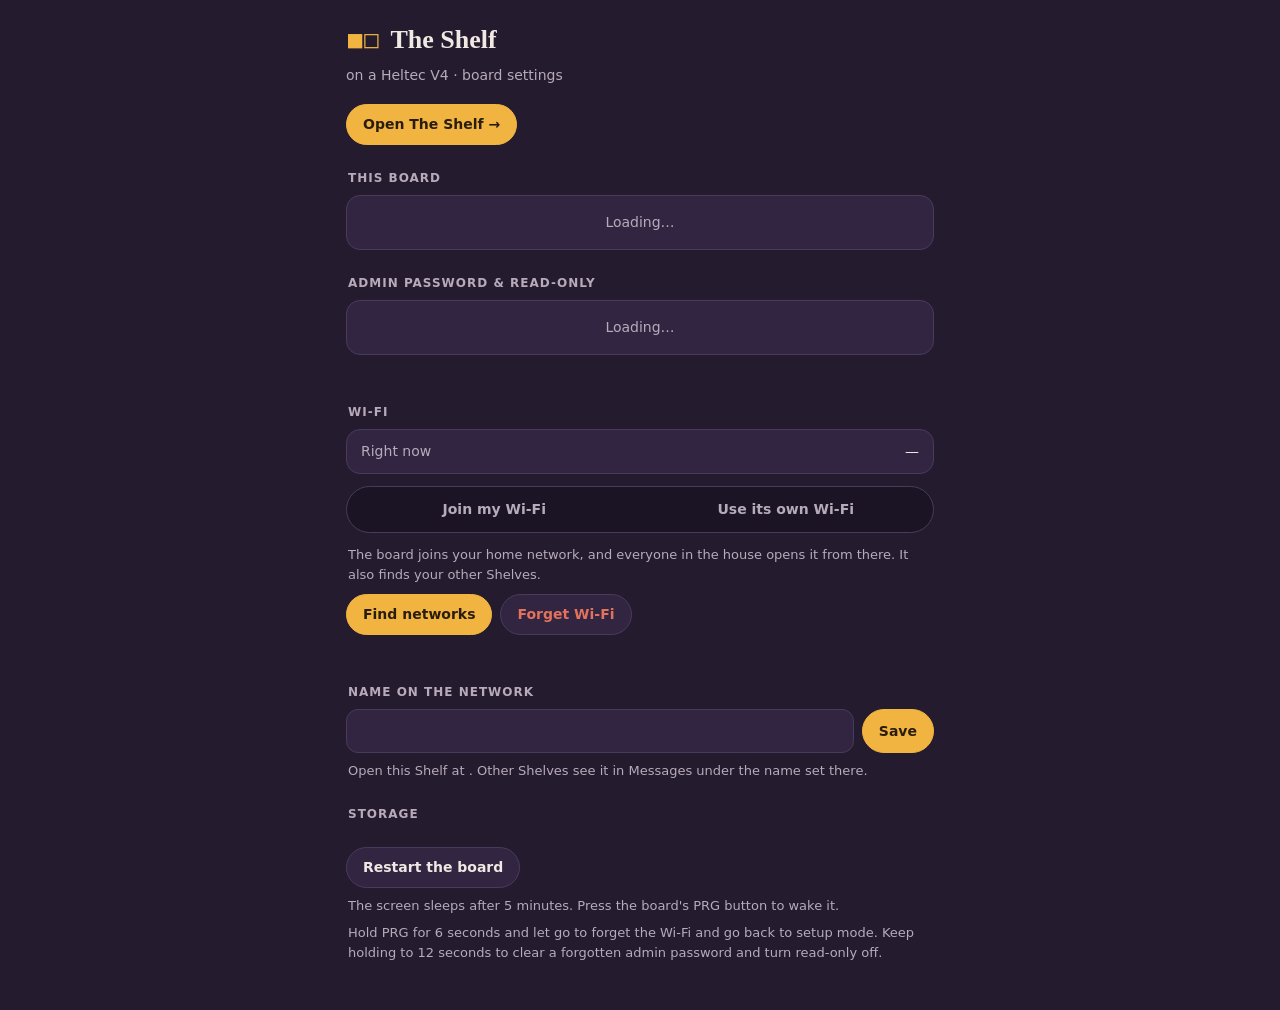
==== board-ui/board/index.html @ abe45931 "1.6.5: steadier microSD writes; big docs save fast and don't freeze the board - Turn on the ESP32's " ====
<!doctype html>
<html lang="en">
<head>
<meta charset="utf-8">
<meta name="viewport" content="width=device-width,initial-scale=1,viewport-fit=cover">
<title>The Shelf · Heltec V4</title>
<style>
:root{--ink:#241B2F;--ink-deep:#1B1424;--surface:#322542;--surface-hover:#3D2D53;--text:#F0E9E3;--muted:#B7ABBA;--accent:#F2B441;--accent-ink:#2A1D0E;--mint:#6FCF97;--coral:#E2725B;--divider:#4A3B5C;
  --serif:Georgia,'Iowan Old Style',Charter,serif;--sans:-apple-system,BlinkMacSystemFont,'Segoe UI',system-ui,sans-serif}
*{box-sizing:border-box}
body{margin:0;background:var(--ink);color:var(--text);font-family:var(--sans);line-height:1.5}
.wrap{max-width:620px;margin:0 auto;padding:calc(20px + env(safe-area-inset-top)) 16px 48px}
.brand{display:flex;align-items:center;gap:12px;margin-bottom:6px}
.mark{font-size:22px;color:var(--accent);letter-spacing:-2px}
h1{font-family:var(--serif);font-weight:600;font-size:26px;margin:0}
.sub{color:var(--muted);margin:0 0 18px;font-size:14px}
.banner{background:var(--accent);color:var(--accent-ink);border-radius:14px;padding:12px 14px;font-weight:600;margin-bottom:16px;display:none}
h2{font-size:12px;text-transform:uppercase;letter-spacing:1px;color:var(--muted);margin:24px 2px 8px;font-weight:700}
.card{background:var(--surface);border:1px solid var(--divider);border-radius:14px;overflow:hidden}
.kv{display:flex;justify-content:space-between;gap:12px;padding:11px 14px;font-size:14px}
.kv+.kv{border-top:1px solid var(--divider)}
.kv span:first-child{color:var(--muted)}
.kv span:last-child{text-align:right;word-break:break-all}
.btns{display:flex;gap:8px;flex-wrap:wrap;margin-top:10px}
button,.btn{font:inherit;font-weight:600;font-size:14px;border-radius:999px;padding:9px 16px;border:1px solid var(--divider);background:var(--surface);color:var(--text);cursor:pointer;text-decoration:none;display:inline-block}
button.pri,.btn.pri{background:var(--accent);border-color:var(--accent);color:var(--accent-ink)}
button.bad{color:var(--coral)}
.net{display:flex;justify-content:space-between;width:100%;border:0;border-radius:0;background:none;padding:11px 14px;text-align:left;font-weight:400}
.net+.net{border-top:1px solid var(--divider)}
.net:hover{background:var(--surface-hover)}
.net span:last-child{color:var(--muted);font-size:13px}
.field{display:flex;gap:8px}
.field input{flex:1;font:inherit;color:var(--text);background:var(--surface);border:1px solid var(--divider);border-radius:12px;padding:9px 12px}
.tip{color:var(--muted);font-size:13px;margin:8px 2px 0}
.msg{color:var(--mint);font-size:14px;margin-top:10px;min-height:1em}
.empty{color:var(--muted);padding:16px;text-align:center;font-size:14px}
.seg{display:flex;background:var(--ink-deep);border:1px solid var(--divider);border-radius:999px;padding:3px;gap:3px}
.seg button{flex:1;border:0;border-radius:999px;background:none;color:var(--muted);padding:9px 10px}
.seg button.on{background:var(--surface-hover);color:var(--text)}
.panel{margin-top:12px}
.stack{display:flex;flex-direction:column;gap:8px}
.stack input{font:inherit;color:var(--text);background:var(--surface);border:1px solid var(--divider);border-radius:12px;padding:9px 12px}
label.l{font-size:13px;color:var(--muted)}
.lockbar{display:none;background:var(--surface);border:1px solid var(--accent);border-radius:14px;padding:12px 14px;margin-bottom:16px}
.lockbar b{color:var(--accent)}
.err{color:var(--coral)}
</style>
</head>
<body>
<div class="wrap">
  <div class="brand"><span class="mark">&#9724;&#9723;</span><h1>The Shelf</h1></div>
  <p class="sub">on a Heltec V4 &middot; board settings</p>
  <div class="banner" id="setupBanner">Setup mode: pick your home Wi-Fi below so everyone in the house can use this Shelf.</div>

  <div class="lockbar" id="lockbar"><b>&#128274; Read-only</b> &middot; enter the admin password to change this board's settings.
    <div class="field" style="margin-top:10px"><input id="unlockPw" type="password" placeholder="Admin password" autocomplete="current-password"><button class="pri" onclick="unlock()">Unlock</button></div>
    <div class="msg" id="unlockMsg"></div></div>

  <a class="btn pri" href="/" id="openShelf">Open The Shelf &rarr;</a>

  <h2>This board</h2>
  <div class="card" id="info"><div class="empty">Loading&hellip;</div></div>

  <h2>Admin password &amp; read-only</h2>
  <div class="card" id="adm"><div class="empty">Loading&hellip;</div></div>
  <div id="admSet" class="panel" style="display:none">
    <p class="tip">Set an admin password to use read-only mode, and to manage this board from another Shelf board over 900MHz Coms. Use the same one on all your boards if you like.</p>
    <div class="stack" style="margin-top:8px">
      <input id="newPw" type="password" placeholder="Admin password (6+ characters)" autocomplete="new-password">
      <input id="newPw2" type="password" placeholder="Type it again" autocomplete="new-password">
    </div>
    <div class="btns"><button class="pri" onclick="setPw()">Set admin password</button></div>
  </div>
  <div id="admOn" class="panel" style="display:none">
    <div class="seg"><button id="roOn" onclick="setRO(true)">Read-only</button><button id="roOff" onclick="setRO(false)">Anyone can make changes</button></div>
    <p class="tip">Read-only: everyone on the Wi-Fi can look, play music and videos, and chat, but nothing can be uploaded, changed or deleted until someone unlocks write mode with the admin password (the switch in The Shelf's sidebar). Unlocking lasts 8 hours in that browser.</p>
    <details style="margin-top:10px"><summary class="tip" style="cursor:pointer;display:inline">Change or remove the admin password</summary>
      <div class="stack" style="margin-top:8px">
        <input id="curPw" type="password" placeholder="Current admin password" autocomplete="current-password">
        <input id="chgPw" type="password" placeholder="New admin password (6+ characters)" autocomplete="new-password">
      </div>
      <div class="btns"><button class="pri" onclick="chgPw()">Change it</button><button class="bad" onclick="rmPw()">Remove the admin password</button></div>
    </details>
  </div>
  <div class="msg" id="aMsg"></div>

  <h2>Wi-Fi</h2>
  <div class="card"><div class="kv"><span>Right now</span><span id="wNow">&mdash;</span></div></div>
  <div class="seg" style="margin-top:12px">
    <button id="tabHome" onclick="showTab('home')">Join my Wi-Fi</button>
    <button id="tabOwn" onclick="showTab('own')">Use its own Wi-Fi</button>
  </div>

  <div class="panel" id="pHome">
    <p class="tip">The board joins your home network, and everyone in the house opens it from there. It also finds your other Shelves.</p>
    <div class="btns"><button class="pri" onclick="scan()">Find networks</button><button id="backHome" onclick="useHome()" style="display:none">Switch back to <span id="homeName"></span></button><button class="bad" onclick="forget()">Forget Wi-Fi</button></div>
    <div class="card" id="nets" style="display:none;margin-top:10px"></div>
  </div>

  <div class="panel" id="pOwn" style="display:none">
    <p class="tip">The board makes its own Wi-Fi network, so The Shelf works anywhere: in the car, at camp, or where there's no Wi-Fi. Join it, then open <b>http://192.168.4.1</b>. Your phone will say <b>"No Internet Connection"</b>: that's on purpose. It stays joined for The Shelf and keeps using cellular data for texts, iMessage and everything else.</p>
    <div style="height:6px"></div>
    <div class="stack">
      <label class="l" for="apSsid">Network name</label>
      <input id="apSsid" maxlength="32" autocapitalize="off" autocorrect="off" spellcheck="false">
      <label class="l" for="apPass">Password (8+ characters, or blank for an open network)</label>
      <input id="apPass" maxlength="63" autocapitalize="off" autocorrect="off" spellcheck="false" placeholder="leave blank for an open network">
    </div>
    <div class="btns"><button class="pri" onclick="useOwn()">Use its own Wi-Fi</button></div>
  </div>
  <div class="msg" id="wMsg"></div>

  <h2>Name on the network</h2>
  <div class="field"><input id="host" autocapitalize="off" autocorrect="off" spellcheck="false"><button class="pri" onclick="saveHost()">Save</button></div>
  <p class="tip">Open this Shelf at <b id="hostShow"></b>. Other Shelves see it in Messages under the name set there.</p>

  <h2>Storage</h2>
  <p class="tip" id="storeTip"></p>

  <div class="btns" style="margin-top:24px"><button onclick="reboot()">Restart the board</button></div>
  <p class="tip">The screen sleeps after 5 minutes. Press the board's PRG button to wake it.</p>
  <p class="tip">Hold PRG for 6 seconds and let go to forget the Wi-Fi and go back to setup mode. Keep holding to 12 seconds to clear a forgotten admin password and turn read-only off.</p>
</div>
<script>
const $=s=>document.querySelector(s);
const esc=s=>String(s).replace(/[&<>"']/g,c=>({'&':'&amp;','<':'&lt;','>':'&gt;','"':'&quot;',"'":'&#39;'}[c]));
const fmt=b=>b>=1e9?(b/1e9).toFixed(1)+' GB':b>=1e6?(b/1e6).toFixed(1)+' MB':Math.round(b/1e3)+' KB';
let I={},tabPicked=false,pwFilled=false;
function showTab(t){tabPicked=true;$('#pHome').style.display=t==='home'?'block':'none';$('#pOwn').style.display=t==='own'?'block':'none';
  $('#tabHome').classList.toggle('on',t==='home');$('#tabOwn').classList.toggle('on',t==='own')}
async function useOwn(){const ssid=$('#apSsid').value.trim(),pass=$('#apPass').value;
  if(pass&&pass.length<8){$('#wMsg').textContent='The password needs at least 8 characters, or leave it blank.';return}
  if(!pass&&!confirm('No password means anyone nearby can join and see The Shelf. Use an open network?'))return;
  try{await post('/api/board/hotspot',{ssid,pass});$('#wMsg').innerHTML=`Switching to its own Wi-Fi… Join <b>${esc(ssid)}</b>${pass?' with your password':''}, then open <b>http://192.168.4.1</b>.`}catch(e){$('#wMsg').textContent=e.message}}
async function useHome(){try{await post('/api/board/home');$('#wMsg').textContent='Switching back to '+I.homeSsid+'… Rejoin it on your phone, then open http://'+I.host+'.local.'}catch(e){$('#wMsg').textContent=e.message}}
let A={};
async function loadAdmin(){try{A=await fetch('/api/admin/status').then(r=>r.json())}catch(e){return}
  $('#adm').innerHTML=[['Admin password',A.adminSet?'Set':'Not set'],['Mode',A.readOnly?'Read-only':'Anyone on the Wi-Fi can make changes'],['This browser',!A.readOnly?'Can make changes':A.unlocked?'Unlocked for changes':'Locked']]
    .map(r=>`<div class="kv"><span>${r[0]}</span><span>${esc(r[1])}</span></div>`).join('')+(A.unlocked?'<div class="kv"><span></span><span><button onclick="lockNow()">Lock this browser</button></span></div>':'');
  $('#admSet').style.display=A.adminSet?'none':'block';$('#admOn').style.display=A.adminSet?'block':'none';
  $('#roOn').classList.toggle('on',!!A.readOnly);$('#roOff').classList.toggle('on',!A.readOnly);
  $('#lockbar').style.display=A.canWrite?'none':'block'}
function aMsg(t,bad){$('#aMsg').textContent=t;$('#aMsg').className='msg'+(bad?' err':'')}
async function setPw(){const a=$('#newPw').value,b=$('#newPw2').value;if(a.length<6)return aMsg('Use at least 6 characters.',1);if(a!==b)return aMsg('Those two don\'t match.',1);
  try{await post('/api/admin/password',{newPassword:a});$('#newPw').value=$('#newPw2').value='';aMsg('Admin password set.');loadAdmin()}catch(e){aMsg(e.message,1)}}
async function chgPw(){try{await post('/api/admin/password',{password:$('#curPw').value,newPassword:$('#chgPw').value});$('#curPw').value=$('#chgPw').value='';aMsg('Admin password changed.');loadAdmin()}catch(e){aMsg(e.message,1)}}
async function rmPw(){if(!confirm('Remove the admin password? Read-only mode turns off, and other boards can no longer manage this one over Coms.'))return;
  try{await post('/api/admin/remove',{password:$('#curPw').value});$('#curPw').value='';aMsg('Admin password removed.');loadAdmin()}catch(e){aMsg(e.message,1)}}
async function setRO(on){let pw='';if(!on&&!A.unlocked){pw=prompt('Admin password to turn read-only off');if(pw===null)return}
  try{await post('/api/admin/readonly',{on,password:pw});aMsg(on?'Read-only is on.':'Read-only is off.');loadAdmin()}catch(e){aMsg(e.message,1)}}
async function unlock(){try{await post('/api/admin/unlock',{password:$('#unlockPw').value});$('#unlockPw').value='';$('#unlockMsg').textContent='';loadAdmin()}catch(e){$('#unlockMsg').textContent=e.message;$('#unlockMsg').className='msg err'}}
async function lockNow(){await post('/api/admin/lock');loadAdmin()}
$('#unlockPw').addEventListener('keydown',e=>{if(e.key==='Enter')unlock()});
async function post(u,d){const r=await fetch(u,{method:'POST',headers:{'Content-Type':'application/json'},body:JSON.stringify(d||{})});let j={};try{j=await r.json()}catch(e){}if(!r.ok)throw new Error(j.error||'Something went wrong');return j}
async function load(){try{I=await fetch('/api/board/info').then(r=>r.json())}catch(e){return}
  const up=I.uptime>86400?Math.floor(I.uptime/86400)+'d '+Math.floor(I.uptime%86400/3600)+'h':Math.floor(I.uptime/3600)+'h '+Math.floor(I.uptime%3600/60)+'m';
  const rows=[['Board',I.board+(I.psram?' · '+Math.round(I.psram/1048576)+' MB PSRAM':'')],['Firmware','v'+I.fw],['Storage',I.storage+' · '+fmt(I.total)],['Free',fmt(I.total-I.used)],['Address',I.ip],['Name',I.host+'.local'],['Up for',up]];
  if(I.storage==='microSD card')rows.push(['Card writes',(I.sdFailures?I.sdFailures+' failed · ':'')+(I.sdRetries?I.sdRetries+' needed a retry':'all clean')+' since restart']);
  $('#info').innerHTML=rows.map(r=>`<div class="kv"><span>${r[0]}</span><span>${esc(r[1])}</span></div>`).join('');
  $('#wNow').textContent=I.ssid?`On ${I.ssid} (${I.rssi} dBm)`
    :I.hotspot?`Own Wi-Fi "${I.apName}" · ${I.clients} connected`
    :I.setup?`Setup hotspot "${I.apName}"`
    :I.ap?`Couldn't find ${I.homeSsid}, so it's on its own Wi-Fi "${I.apName}"`:'—';
  $('#setupBanner').style.display=I.setup?'block':'none';
  $('#openShelf').style.display=I.setup?'none':'inline-block';
  if(!tabPicked)showTab(I.hotspot?'own':'home');
  if(!pwFilled){$('#apSsid').value=I.apName;$('#apPass').value=I.apPass||'';pwFilled=true}
  $('#backHome').style.display=I.hotspot&&I.homeSsid?'inline-block':'none';$('#homeName').textContent=I.homeSsid;
  if(!I.timeSet)post('/api/board/time',{ms:Date.now()}).catch(()=>{});
  if(document.activeElement!==$('#host'))$('#host').value=I.host;
  $('#hostShow').textContent='http://'+I.host+'.local';
  $('#storeTip').innerHTML=I.storage==='microSD card'
    ?'Files are on the microSD card in normal folders (Pictures, Music, Videos, Games, Programs, Books), so the card also works in a computer. The Shelf\'s own data is in the hidden <b>.shelf</b> folder.'
    :'No microSD card was found, so files are kept in the board\'s own flash ('+fmt(I.total)+'). Wire up a microSD module ('+esc(I.sdPins||'see the installer page')+') for far more room.'}
async function scan(){const box=$('#nets');box.style.display='block';box.innerHTML='<div class="empty">Looking for networks…</div>';
  for(let i=0;i<25;i++){let j;try{j=await fetch('/api/board/wifi/scan').then(r=>r.json())}catch(e){break}
    if(!j.scanning){const seen={};const nets=j.nets.filter(n=>n.ssid&&!seen[n.ssid]&&(seen[n.ssid]=1)).sort((a,b)=>b.rssi-a.rssi);
      box.innerHTML=nets.length?nets.map(n=>`<button class="net" data-s="${esc(n.ssid)}" data-l="${n.lock}"><span>${n.lock?'🔒 ':''}${esc(n.ssid)}</span><span>${n.rssi} dBm</span></button>`).join(''):'<div class="empty">No networks found.</div>';return}
    await new Promise(r=>setTimeout(r,800))}box.innerHTML='<div class="empty">Scan failed. Try again.</div>'}
$('#nets').addEventListener('click',async e=>{const b=e.target.closest('.net');if(!b)return;const ssid=b.dataset.s;let pass='';
  if(b.dataset.l==='1'){pass=prompt('Password for '+ssid);if(pass===null)return}
  try{await post('/api/board/wifi',{ssid,pass});$('#wMsg').innerHTML=`Joining <b>${esc(ssid)}</b>… The board is restarting. Put your phone back on <b>${esc(ssid)}</b>, then open <b>http://${esc(I.host)}.local</b> or the address on the board's screen.`}catch(err){$('#wMsg').textContent=err.message}});
async function forget(){if(!confirm('Forget the Wi-Fi? The board restarts in setup mode ('+I.apName+').'))return;try{await post('/api/board/wifi/forget');$('#wMsg').textContent='Restarting in setup mode…'}catch(e){$('#wMsg').textContent=e.message}}
async function saveHost(){try{const j=await post('/api/board/settings',{host:$('#host').value});$('#wMsg').textContent=j.restart?'Renamed. Restarting…':'Saved.'}catch(e){$('#wMsg').textContent=e.message}}
async function reboot(){if(!confirm('Restart the board?'))return;await post('/api/board/reboot');$('#wMsg').textContent='Restarting… give it 15 seconds.'}
load();loadAdmin();setInterval(()=>{load();loadAdmin()},15000);
</script>
</body>
</html>
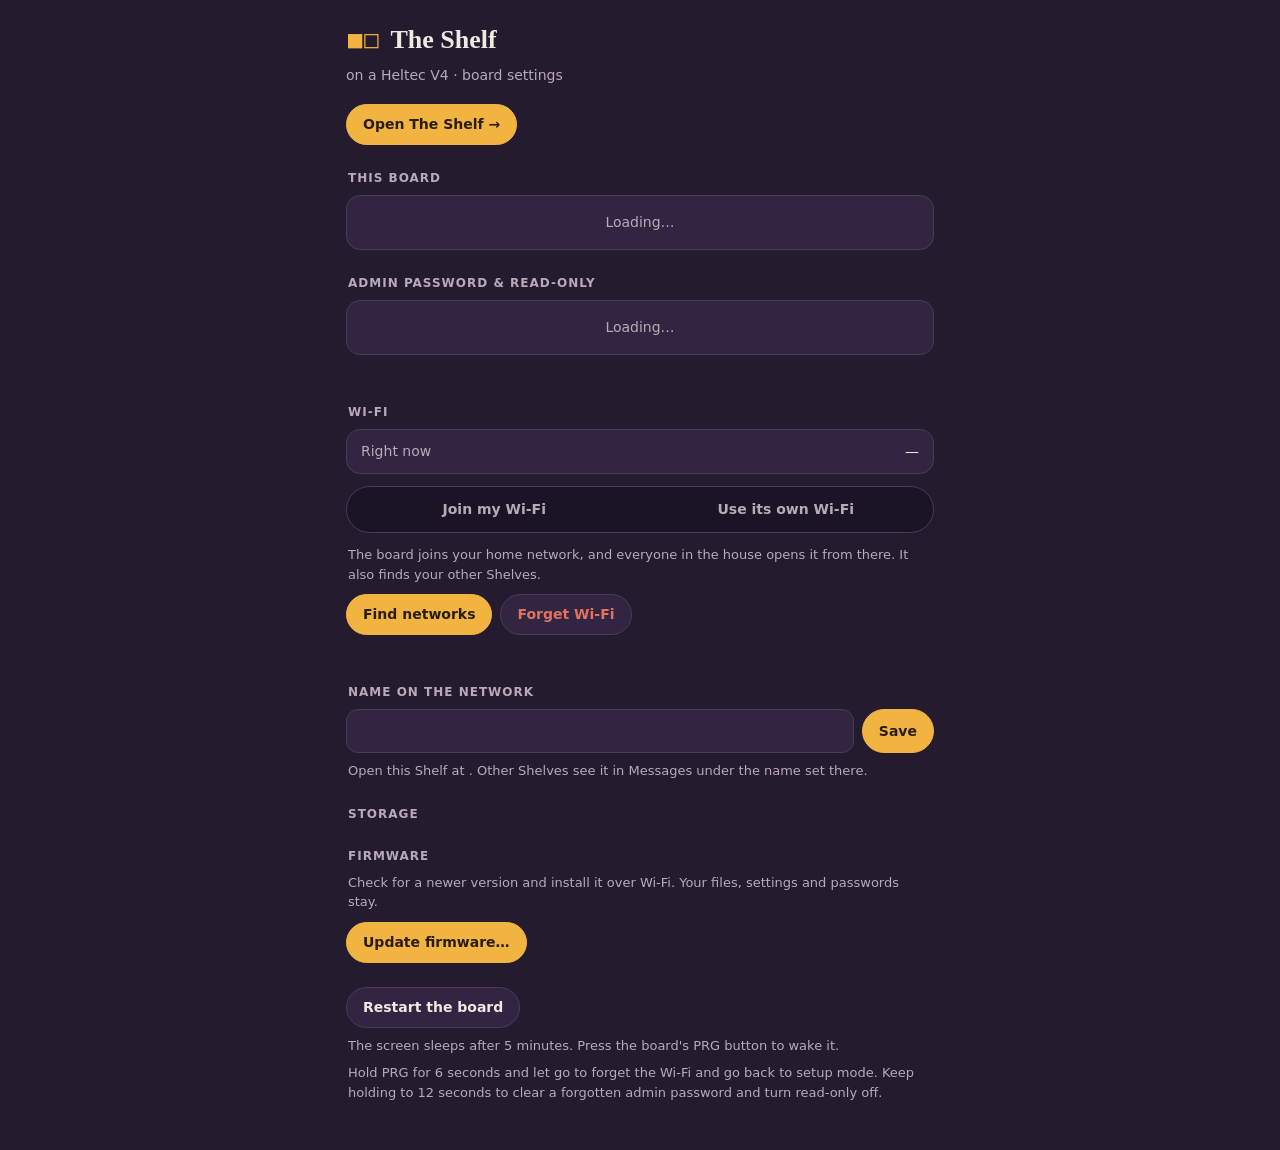
==== commit b291afe8: "1.9.0: update the firmware over Wi-Fi; iPhone bars that keep going; MIDI bars - Two app slots (V4: 2" ====
--- a/board-ui/board/index.html
+++ b/board-ui/board/index.html
@@ -44,6 +44,9 @@
 .lockbar{display:none;background:var(--surface);border:1px solid var(--accent);border-radius:14px;padding:12px 14px;margin-bottom:16px}
 .lockbar b{color:var(--accent)}
 .err{color:var(--coral)}
+.bar{height:8px;background:var(--ink-deep);border:1px solid var(--divider);border-radius:99px;overflow:hidden;margin-top:10px;display:none}
+.bar>div{height:100%;width:0;background:var(--accent);transition:width .3s}
+.chk{display:flex;gap:8px;align-items:center;font-size:13px;color:var(--muted);margin-top:10px}
 </style>
 </head>
 <body>
@@ -116,6 +119,21 @@
 
   <h2>Storage</h2>
   <p class="tip" id="storeTip"></p>
+
+  <div id="cardSec" style="display:none">
+  <h2>Back up the microSD card</h2>
+  <div class="card"><div class="kv"><span>On the card</span><span id="cardInfo">&mdash;</span></div></div>
+  <p class="tip">Saves everything on the card (your shelves, plus notes, docs, drawings, Coms log and play counts) into one compressed file on this computer, and puts a backup back onto a card. It runs over Wi-Fi at about 0.3&ndash;1&nbsp;MB/s, so a few GB takes an hour or two: keep this page open. The board itself (firmware and settings) is backed up from the installer page over USB.</p>
+  <div class="btns"><button class="pri" id="cardBackupBtn" onclick="cardBackup()">Back up card</button><button id="cardRestoreBtn" onclick="document.getElementById('restoreFile').click()">Restore from a backup&hellip;</button></div>
+  <input type="file" id="restoreFile" accept=".gz,.tgz,.tar" hidden>
+  <label class="chk"><input type="checkbox" id="skipSame" checked> When restoring, skip files that are already on the card at the same size</label>
+  <div class="bar" id="cardBarWrap"><div id="cardBar"></div></div>
+  <div class="msg" id="cardMsg"></div>
+  </div>
+
+  <h2>Firmware</h2>
+  <p class="tip">Check for a newer version and install it over Wi-Fi. Your files, settings and passwords stay.</p>
+  <div class="btns"><button class="pri" onclick="location.href='/update'">Update firmware&hellip;</button></div>
 
   <div class="btns" style="margin-top:24px"><button onclick="reboot()">Restart the board</button></div>
   <p class="tip">The screen sleeps after 5 minutes. Press the board's PRG button to wake it.</p>
@@ -153,6 +171,7 @@
 $('#unlockPw').addEventListener('keydown',e=>{if(e.key==='Enter')unlock()});
 async function post(u,d){const r=await fetch(u,{method:'POST',headers:{'Content-Type':'application/json'},body:JSON.stringify(d||{})});let j={};try{j=await r.json()}catch(e){}if(!r.ok)throw new Error(j.error||'Something went wrong');return j}
 async function load(){try{I=await fetch('/api/board/info').then(r=>r.json())}catch(e){return}
+  if(I.storage==='microSD card'&&$('#cardSec').style.display==='none')setTimeout(loadCard,0);
   const up=I.uptime>86400?Math.floor(I.uptime/86400)+'d '+Math.floor(I.uptime%86400/3600)+'h':Math.floor(I.uptime/3600)+'h '+Math.floor(I.uptime%3600/60)+'m';
   const rows=[['Board',I.board+(I.psram?' · '+Math.round(I.psram/1048576)+' MB PSRAM':'')],['Firmware','v'+I.fw],['Storage',I.storage+' · '+fmt(I.total)],['Free',fmt(I.total-I.used)],['Address',I.ip],['Name',I.host+'.local'],['Up for',up]];
   if(I.storage==='microSD card')rows.push(['Card writes',(I.sdFailures?I.sdFailures+' failed · ':'')+(I.sdRetries?I.sdRetries+' needed a retry':'all clean')+' since restart']);
@@ -170,7 +189,7 @@
   if(document.activeElement!==$('#host'))$('#host').value=I.host;
   $('#hostShow').textContent='http://'+I.host+'.local';
   $('#storeTip').innerHTML=I.storage==='microSD card'
-    ?'Files are on the microSD card in normal folders (Pictures, Music, Videos, Games, Programs, Books), so the card also works in a computer. The Shelf\'s own data is in the hidden <b>.shelf</b> folder.'
+    ?'Files are on the microSD card in normal folders (Pictures, Music, MIDI, Videos, Games, Programs, Books), so the card also works in a computer. The Shelf\'s own data is in the hidden <b>.shelf</b> folder.'
     :'No microSD card was found, so files are kept in the board\'s own flash ('+fmt(I.total)+'). Wire up a microSD module ('+esc(I.sdPins||'see the installer page')+') for far more room.'}
 async function scan(){const box=$('#nets');box.style.display='block';box.innerHTML='<div class="empty">Looking for networks…</div>';
   for(let i=0;i<25;i++){let j;try{j=await fetch('/api/board/wifi/scan').then(r=>r.json())}catch(e){break}
@@ -183,7 +202,73 @@
 async function forget(){if(!confirm('Forget the Wi-Fi? The board restarts in setup mode ('+I.apName+').'))return;try{await post('/api/board/wifi/forget');$('#wMsg').textContent='Restarting in setup mode…'}catch(e){$('#wMsg').textContent=e.message}}
 async function saveHost(){try{const j=await post('/api/board/settings',{host:$('#host').value});$('#wMsg').textContent=j.restart?'Renamed. Restarting…':'Saved.'}catch(e){$('#wMsg').textContent=e.message}}
 async function reboot(){if(!confirm('Restart the board?'))return;await post('/api/board/reboot');$('#wMsg').textContent='Restarting… give it 15 seconds.'}
+// ---- microSD backup / restore ----
+let cardBusy=false;
+const cardMsg=(t,bad)=>{$('#cardMsg').innerHTML=t;$('#cardMsg').className='msg'+(bad?' err':'')};
+const bar=f=>{$('#cardBarWrap').style.display=f==null?'none':'block';$('#cardBar').style.width=((f||0)*100).toFixed(1)+'%'};
+const mins=s=>s<90?Math.round(s)+' s':s<5400?Math.round(s/60)+' min':(s/3600).toFixed(1)+' h';
+async function loadCard(){if(I.storage!=='microSD card'||cardBusy)return;$('#cardSec').style.display='block';
+  try{const c=await fetch('/api/board/card/info').then(r=>r.json());$('#cardInfo').textContent=c.files+' files · '+fmt(c.bytes)}catch(e){}}
+function busy(on){cardBusy=on;$('#cardBackupBtn').disabled=on;$('#cardRestoreBtn').disabled=on;window.onbeforeunload=on?()=>'A card backup or restore is running.':null}
+async function cardBackup(){
+  const day=new Date().toISOString().slice(0,10);
+  if(!window.showSaveFilePicker||!window.CompressionStream){
+    location.href='/api/board/card/backup';
+    cardMsg('Downloading the card as a .tar file. (This browser can\'t compress while saving; use Chrome or Edge on a computer for a compressed .tar.gz.)');return}
+  let handle;try{handle=await showSaveFilePicker({suggestedName:'shelf-card-'+day+'.tar.gz',types:[{description:'Shelf card backup',accept:{'application/gzip':['.tar.gz']}}]})}catch(e){return}
+  busy(true);bar(0);const t0=Date.now();
+  try{
+    const res=await fetch('/api/board/card/backup');if(!res.ok)throw new Error((await res.json().catch(()=>({}))).error||'The board said no');
+    const total=+res.headers.get('Content-Length')||0;let got=0,last=0;
+    const count=new TransformStream({transform(c,ctl){got+=c.length;const now=Date.now();if(now-last>500){last=now;const sp=got/((now-t0)/1000);bar(total?got/total:0);
+      cardMsg('Backing up&hellip; '+fmt(got)+' of '+fmt(total)+' · '+fmt(sp)+'/s'+(total&&sp?' · about '+mins((total-got)/sp)+' left':''))}ctl.enqueue(c)}});
+    await res.body.pipeThrough(count).pipeThrough(new CompressionStream('gzip')).pipeTo(await handle.createWritable());
+    bar(1);cardMsg('Backup saved: '+esc(handle.name)+' ('+fmt(total)+' from the card, in '+mins((Date.now()-t0)/1000)+').')
+  }catch(e){cardMsg('Backup stopped: '+esc(e.message)+'. The file on your computer is incomplete.',1)}
+  busy(false)}
+
+// Reads a .tar (or .tar.gz) as a stream: 512-byte headers, then each file's bytes.
+class TarReader{constructor(stream){this.r=stream.getReader();this.q=[];this.qlen=0;this.eof=false;this.pos=0}
+  async more(){if(this.eof)return false;const{value,done}=await this.r.read();if(done){this.eof=true;return false}if(value&&value.length){this.q.push(value);this.qlen+=value.length}return true}
+  async take(n){const parts=[];while(n>0){if(!this.q.length&&!(await this.more()))throw new Error('the backup file ends early');if(!this.q.length)continue;
+    const c=this.q[0];if(c.length<=n){parts.push(c);this.q.shift();this.qlen-=c.length;n-=c.length;this.pos+=c.length}else{parts.push(c.subarray(0,n));this.q[0]=c.subarray(n);this.qlen-=n;this.pos+=n;n=0}}return parts}
+  async block(){const p=await this.take(512);if(p.length===1)return p[0];const b=new Uint8Array(512);let o=0;for(const x of p){b.set(x,o);o+=x.length}return b}}
+const tdec=new TextDecoder();
+const tstr=(b,o,l)=>{let e=o;while(e<o+l&&b[e])e++;return tdec.decode(b.subarray(o,e))};
+const toct=(b,o,l)=>parseInt(tstr(b,o,l).trim()||'0',8)||0;
+$('#restoreFile').addEventListener('change',async e=>{const file=e.target.files[0];e.target.value='';if(!file)return;
+  if(!confirm('Put the files from '+file.name+' onto the card? Files with the same name are replaced; nothing else is deleted.'))return;
+  busy(true);bar(0);const t0=Date.now();let done=0,skipped=0,bytes=0;const failed=[];
+  try{
+    let stream=file.stream();const counter=new TransformStream({transform(c,ctl){readIn+=c.length;ctl.enqueue(c)}});let readIn=0;
+    stream=stream.pipeThrough(counter);
+    if(/\.(gz|tgz)$/i.test(file.name))stream=stream.pipeThrough(new DecompressionStream('gzip'));
+    const have=$('#skipSame').checked?new Map(await fetch('/api/board/card/list').then(r=>r.json())):new Map();
+    const tr=new TarReader(stream);let longName=null;
+    for(;;){
+      const h=await tr.block();if(h.every(x=>x===0))break;
+      const type=String.fromCharCode(h[156]||48),size=toct(h,124,12),padded=Math.ceil(size/512)*512;
+      let name=tstr(h,0,100);const prefix=tdec.decode(h.subarray(257,262))==='ustar'?tstr(h,345,155):'';if(prefix)name=prefix+'/'+name;
+      if(type==='L'){const p=await tr.take(padded);longName=tdec.decode(new Uint8Array(await new Blob(p).arrayBuffer())).replace(/\0[\s\S]*$/,'');continue}
+      if(longName){name=longName;longName=null}
+      if(type!=='0'&&type!=='7'){await tr.take(padded);continue}            // folders and anything else: skip
+      const path='/'+name.replace(/^\.?\/+/,'');
+      const parts=size?await tr.take(size):[];if(padded>size)await tr.take(padded-size);
+      bar(readIn/file.size);
+      if(have.get(path)===size){skipped++;continue}
+      let ok=false,why='';
+      for(let t=0;t<3&&!ok;t++){
+        cardMsg('Restoring '+(done+skipped+1)+': '+esc(path)+(t?' (try '+(t+1)+')':'')+' · '+fmt(bytes)+' sent · '+mins((Date.now()-t0)/1000));
+        try{const r=await fetch('/api/board/card/file?path='+encodeURIComponent(path),{method:'POST',headers:{'Content-Type':'application/octet-stream'},body:new Blob(parts)});
+          const j=await r.json().catch(()=>({}));ok=r.ok&&j.size===size;why=j.error||('answer '+r.status)}catch(err){why=err.message;await new Promise(r=>setTimeout(r,3000))}}
+      if(ok){done++;bytes+=size}else failed.push(path+' ('+why+')');
+    }
+    bar(1);cardMsg('Restore finished: '+done+' files put on the card'+(skipped?', '+skipped+' already there':'')+' in '+mins((Date.now()-t0)/1000)+'.'+(failed.length?'<br><b>Not saved ('+failed.length+'):</b><br>'+failed.map(esc).join('<br>'):''),failed.length>0)
+  }catch(err){cardMsg('Restore stopped: '+esc(err.message)+'. '+done+' files were put on the card before that.',1)}
+  busy(false);load()});
+
 load();loadAdmin();setInterval(()=>{load();loadAdmin()},15000);
+setTimeout(loadCard,800);
 </script>
 </body>
 </html>
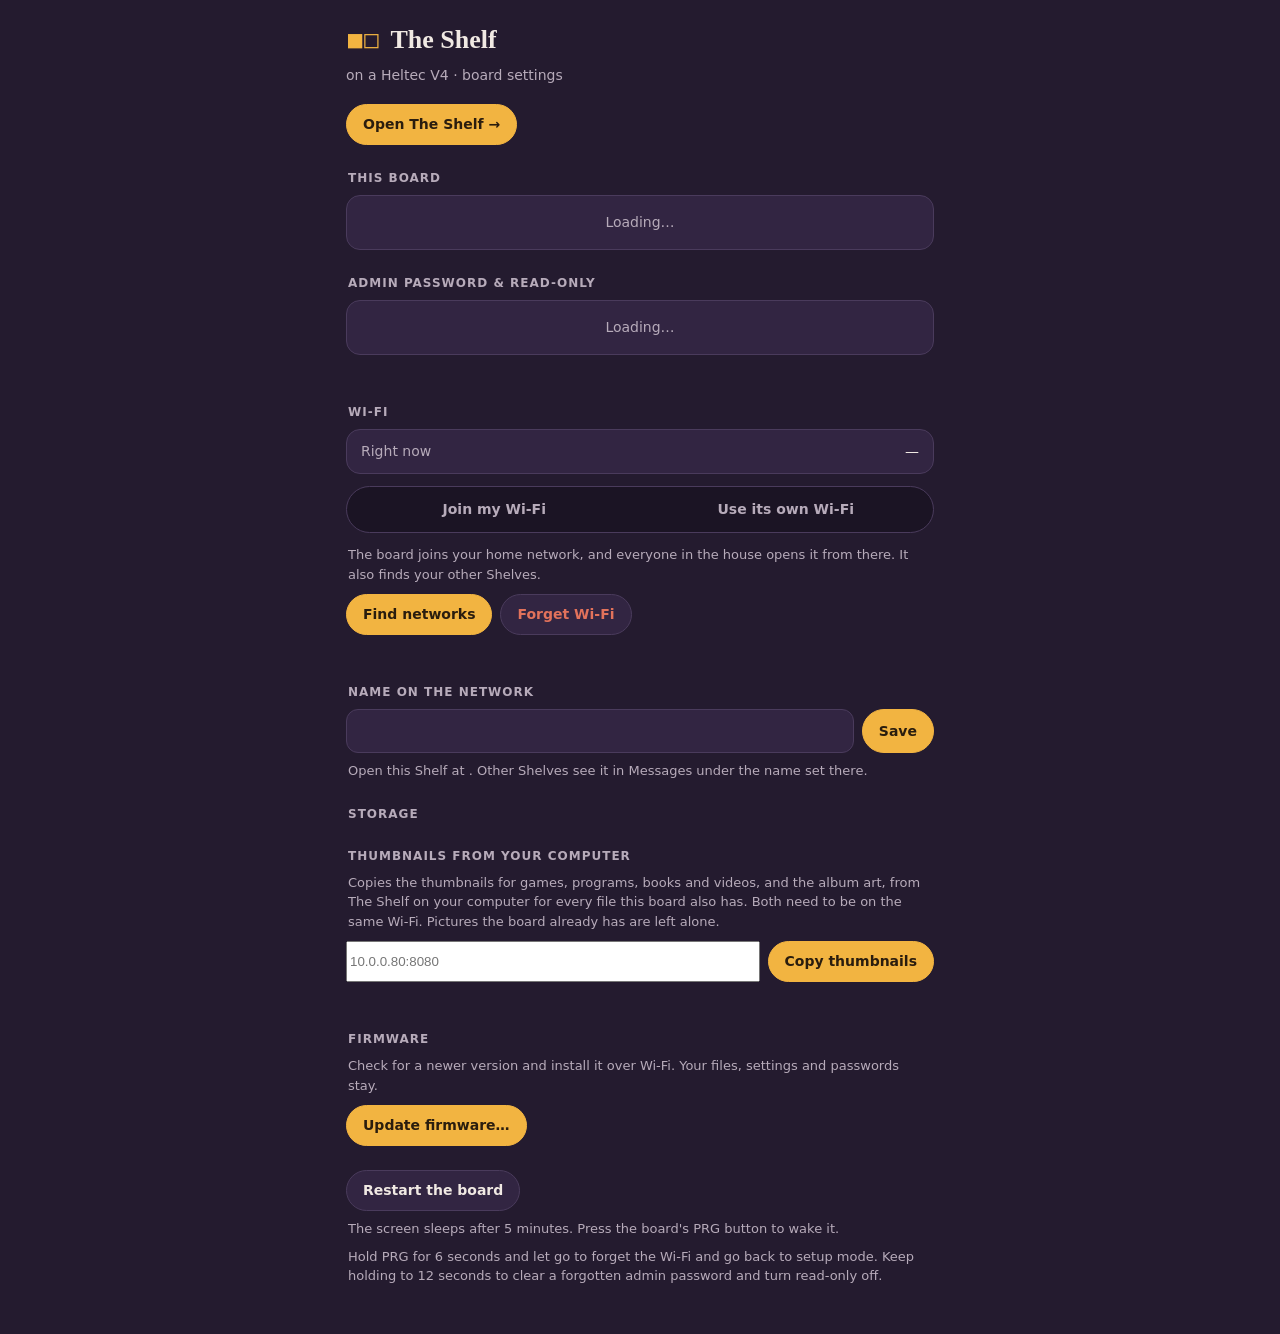
==== commit e204dcd9: "1.9.13: copy thumbnails and album art from The Shelf on a computer Settings > Thumbnails from your c" ====
--- a/board-ui/board/index.html
+++ b/board-ui/board/index.html
@@ -131,6 +131,11 @@
   <div class="msg" id="cardMsg"></div>
   </div>
 
+  <h2>Thumbnails from your computer</h2>
+  <p class="tip">Copies the thumbnails for games, programs, books and videos, and the album art, from The Shelf on your computer for every file this board also has. Both need to be on the same Wi-Fi. Pictures the board already has are left alone.</p>
+  <div class="btns"><input id="thFrom" placeholder="10.0.0.80:8080" style="flex:1;min-width:160px"><button class="pri" id="thBtn" onclick="thImport()">Copy thumbnails</button></div>
+  <div class="msg" id="thMsg"></div>
+
   <h2>Firmware</h2>
   <p class="tip">Check for a newer version and install it over Wi-Fi. Your files, settings and passwords stay.</p>
   <div class="btns"><button class="pri" onclick="location.href='/update'">Update firmware&hellip;</button></div>
@@ -169,6 +174,15 @@
 async function unlock(){try{await post('/api/admin/unlock',{password:$('#unlockPw').value});$('#unlockPw').value='';$('#unlockMsg').textContent='';loadAdmin()}catch(e){$('#unlockMsg').textContent=e.message;$('#unlockMsg').className='msg err'}}
 async function lockNow(){await post('/api/admin/lock');loadAdmin()}
 $('#unlockPw').addEventListener('keydown',e=>{if(e.key==='Enter')unlock()});
+async function thShow(){let j;try{j=await fetch('/api/thumbs/import').then(r=>r.json())}catch(e){return}
+  if(j.from&&!$('#thFrom').value)$('#thFrom').value=j.from.replace(/^http:\/\//,'');
+  $('#thBtn').disabled=j.running;
+  $('#thMsg').className='msg'+(j.error?' err':'');
+  $('#thMsg').textContent=j.error||(j.status?(j.status+(j.copied||j.skipped||j.failed?' · '+j.copied+' copied, '+j.skipped+' already here'+(j.failed?', '+j.failed+' failed':''):'')):'');
+  if(j.running)setTimeout(thShow,1500)}
+async function thImport(){const f=$('#thFrom').value.trim();if(!f){$('#thMsg').textContent='Type the address of The Shelf on your computer (it shows it on its own settings page).';return}
+  try{await post('/api/thumbs/import',{from:f});thShow()}catch(e){$('#thMsg').textContent=e.message;$('#thMsg').className='msg err'}}
+thShow();
 async function post(u,d){const r=await fetch(u,{method:'POST',headers:{'Content-Type':'application/json'},body:JSON.stringify(d||{})});let j={};try{j=await r.json()}catch(e){}if(!r.ok)throw new Error(j.error||'Something went wrong');return j}
 async function load(){try{I=await fetch('/api/board/info').then(r=>r.json())}catch(e){return}
   if(I.storage==='microSD card'&&$('#cardSec').style.display==='none')setTimeout(loadCard,0);
